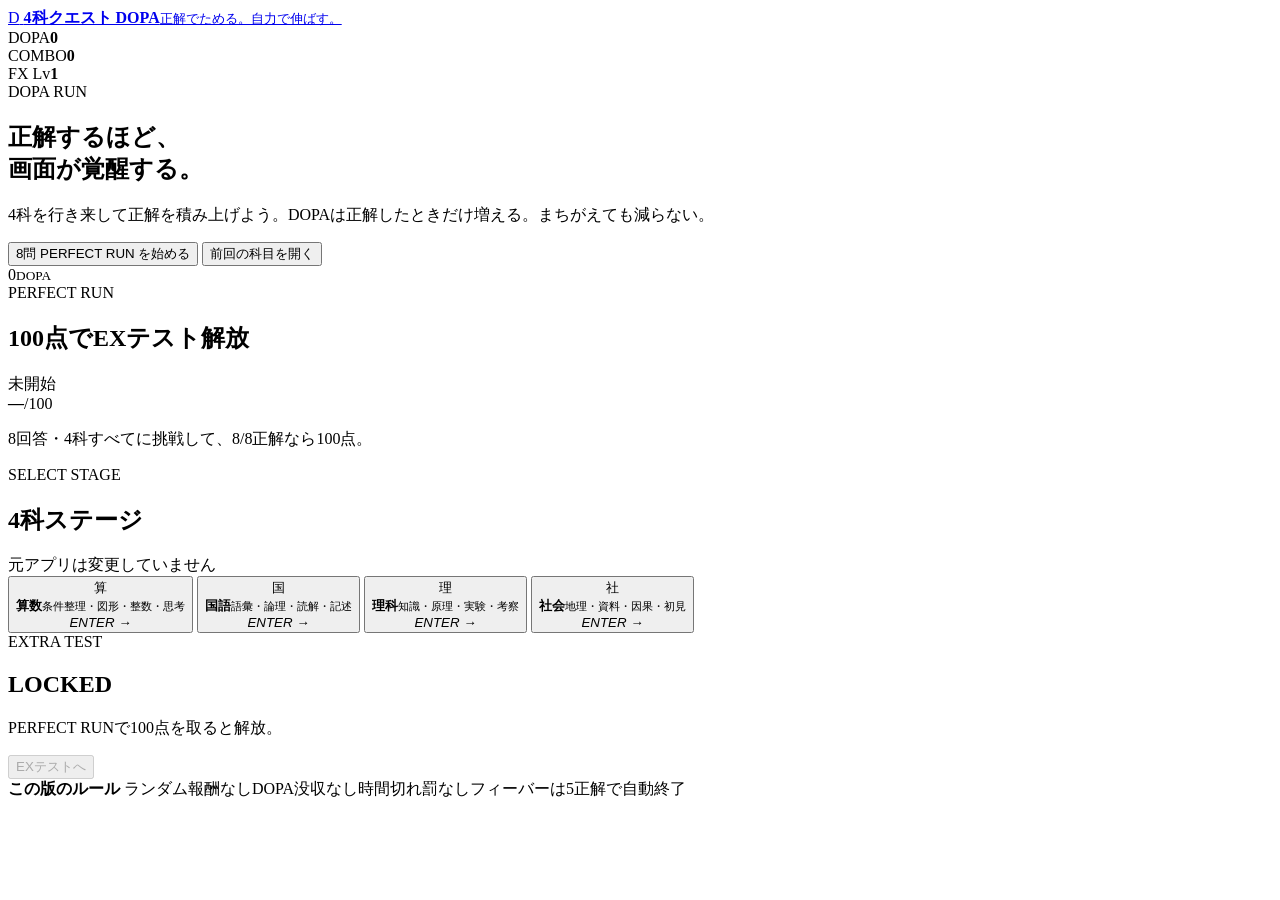
==== dopa/index.html @ 3c9e4b5b "feat: add separate DOPA 4-subject quest shell" ====
<!doctype html>
<html lang="ja">
<head>
  <meta charset="utf-8" />
  <meta name="viewport" content="width=device-width,initial-scale=1,viewport-fit=cover,user-scalable=no" />
  <meta name="theme-color" content="#090b18" />
  <meta name="robots" content="noindex,nofollow,noarchive,nosnippet" />
  <meta name="apple-mobile-web-app-capable" content="yes" />
  <meta name="apple-mobile-web-app-status-bar-style" content="black-translucent" />
  <meta name="apple-mobile-web-app-title" content="4科DOPA" />
  <title>4科クエスト DOPA版</title>
  <link rel="manifest" href="./manifest.webmanifest" />
  <link rel="icon" href="./icon.svg" type="image/svg+xml" />
  <link rel="stylesheet" href="./styles.css" />
</head>
<body>
  <div id="fxLayer" class="fx-layer" aria-hidden="true"></div>
  <header class="topbar">
    <a class="brand" href="./" aria-label="DOPAホームへ">
      <span class="brand-orb">D</span>
      <span><strong>4科クエスト DOPA</strong><small>正解でためる。自力で伸ばす。</small></span>
    </a>
    <div class="top-stats">
      <div><span>DOPA</span><strong id="dopaTotal">0</strong></div>
      <div><span>COMBO</span><strong id="comboCount">0</strong></div>
      <div><span>FX Lv</span><strong id="fxLevel">1</strong></div>
    </div>
  </header>

  <main class="shell">
    <section id="homePanel" class="home-panel">
      <div class="hero">
        <div class="hero-copy">
          <div class="eyebrow">DOPA RUN</div>
          <h1>正解するほど、<br><span>画面が覚醒する。</span></h1>
          <p>4科を行き来して正解を積み上げよう。DOPAは正解したときだけ増える。まちがえても減らない。</p>
          <div class="hero-actions">
            <button id="startRunBtn" class="cta">8問 PERFECT RUN を始める</button>
            <button id="openLastBtn" class="ghost">前回の科目を開く</button>
          </div>
        </div>
        <div class="reactor">
          <div class="reactor-ring r1"></div><div class="reactor-ring r2"></div><div class="reactor-ring r3"></div>
          <div class="reactor-core"><span id="reactorValue">0</span><small>DOPA</small></div>
        </div>
      </div>

      <section class="run-card">
        <div class="run-head">
          <div><span class="eyebrow">PERFECT RUN</span><h2>100点でEXテスト解放</h2></div>
          <span id="runStatus" class="run-status">未開始</span>
        </div>
        <div class="score-row"><strong id="runScore">—</strong><span>/100</span></div>
        <div class="meter"><span id="runMeter"></span></div>
        <div id="subjectTicks" class="subject-ticks"></div>
        <p id="runNote" class="run-note">8回答・4科すべてに挑戦して、8/8正解なら100点。</p>
      </section>

      <section class="subject-section">
        <div class="section-head"><div><span class="eyebrow">SELECT STAGE</span><h2>4科ステージ</h2></div><span class="mini-note">元アプリは変更していません</span></div>
        <div class="subject-grid">
          <button class="subject-card math" data-subject="math"><span class="subject-glyph">算</span><div><b>算数</b><small>条件整理・図形・整数・思考</small></div><em>ENTER →</em></button>
          <button class="subject-card japanese" data-subject="japanese"><span class="subject-glyph">国</span><div><b>国語</b><small>語彙・論理・読解・記述</small></div><em>ENTER →</em></button>
          <button class="subject-card science" data-subject="science"><span class="subject-glyph">理</span><div><b>理科</b><small>知識・原理・実験・考察</small></div><em>ENTER →</em></button>
          <button class="subject-card social" data-subject="social"><span class="subject-glyph">社</span><div><b>社会</b><small>地理・資料・因果・初見</small></div><em>ENTER →</em></button>
        </div>
      </section>

      <section id="extraCard" class="extra-card locked">
        <div><span class="eyebrow">EXTRA TEST</span><h2 id="extraTitle">LOCKED</h2><p id="extraNote">PERFECT RUNで100点を取ると解放。</p></div>
        <button id="extraBtn" disabled>EXテストへ</button>
      </section>

      <section class="safety-strip">
        <b>この版のルール</b>
        <span>ランダム報酬なし</span><span>DOPA没収なし</span><span>時間切れ罰なし</span><span>フィーバーは5正解で自動終了</span>
      </section>
    </section>

    <section id="stagePanel" class="stage-panel" hidden>
      <div class="stage-toolbar">
        <button id="backHomeBtn" class="ghost">← DOPAホーム</button>
        <div id="stageSubject" class="stage-subject">算数</div>
        <div class="stage-live"><span>+DOPA</span><strong id="liveGain">0</strong></div>
      </div>
      <iframe id="subjectFrame" title="4科学習ステージ" allow="fullscreen"></iframe>
    </section>

    <section id="extraPanel" class="extra-panel" hidden>
      <div class="extra-top"><button id="extraBackBtn" class="ghost">← ホーム</button><div><span class="eyebrow">EXTRA TEST</span><h2>8問・4科MIX</h2></div><div class="extra-score"><span id="extraNow">0</span>/8</div></div>
      <div class="ex-progress"><span id="exProgress"></span></div>
      <article id="extraQuestion" class="extra-question"></article>
    </section>
  </main>

  <div id="rewardPop" class="reward-pop" role="status" aria-live="polite"></div>
  <script src="./app.js"></script>
</body>
</html>
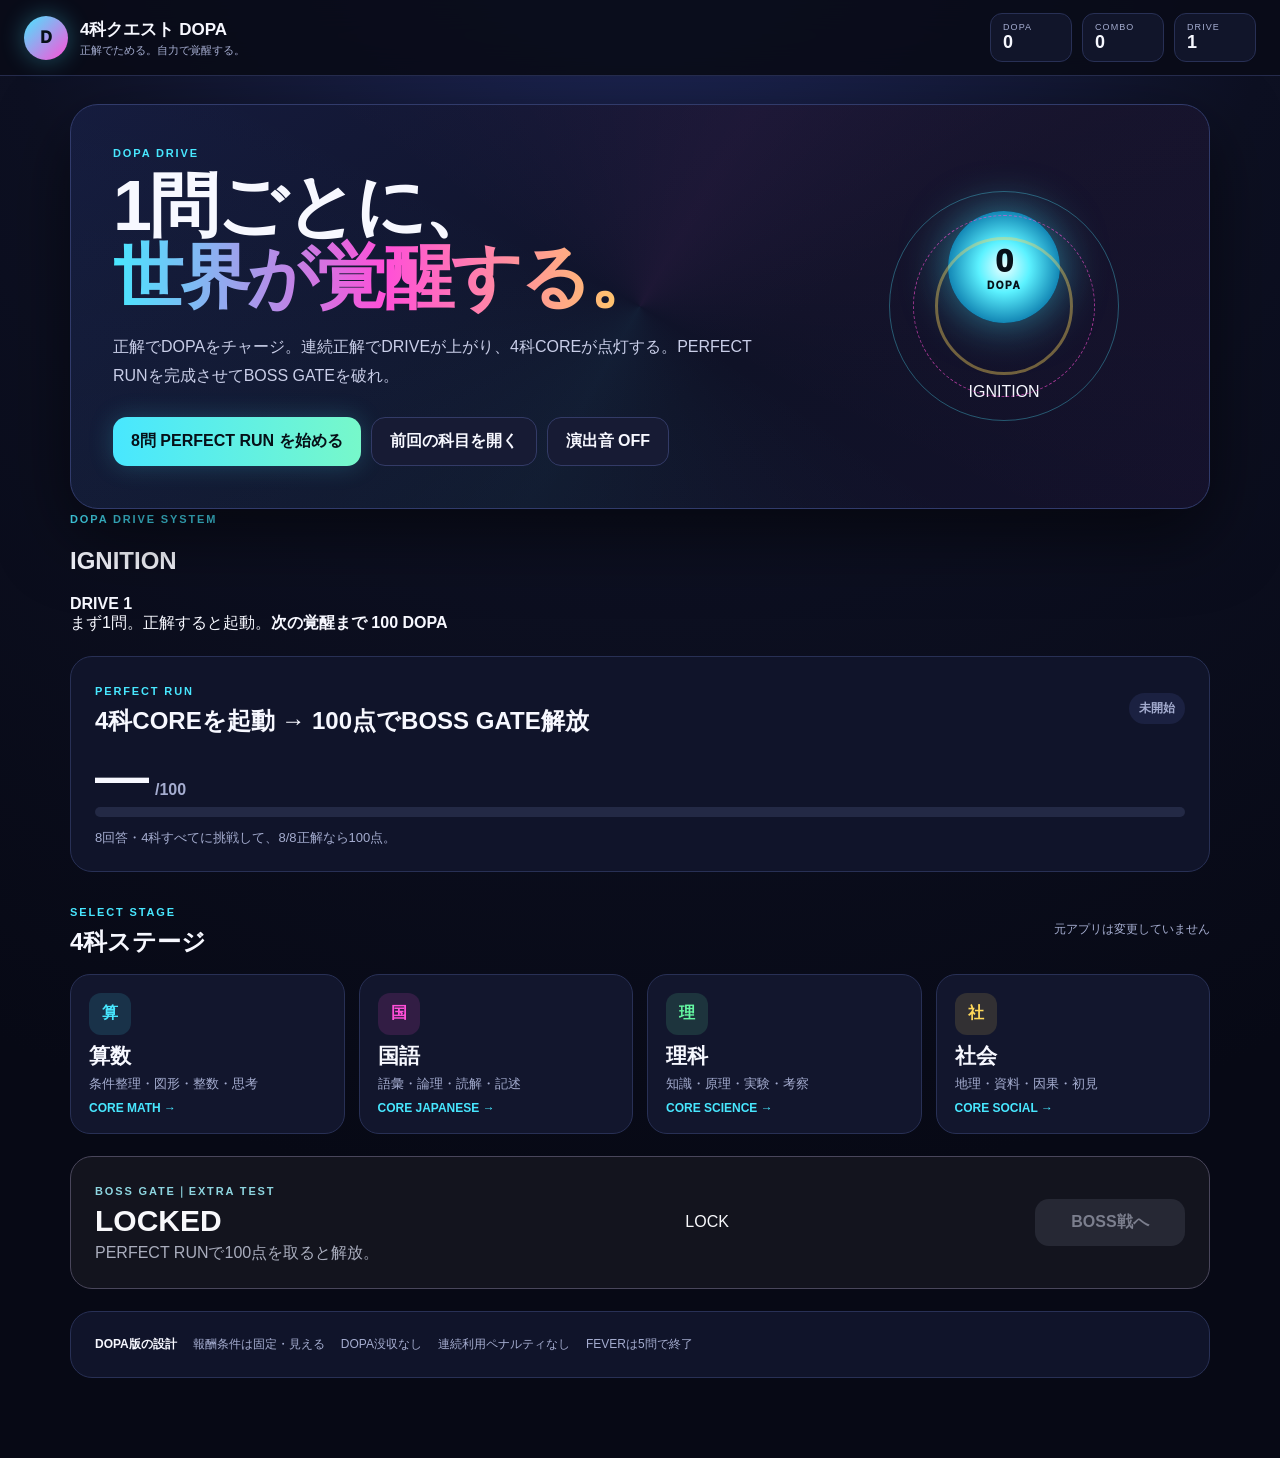
==== commit 459b83ff: "feat: intensify DOPA immersion with drive, cores and boss progression" ====
--- a/dopa/index.html
+++ b/dopa/index.html
@@ -18,12 +18,12 @@
   <header class="topbar">
     <a class="brand" href="./" aria-label="DOPAホームへ">
       <span class="brand-orb">D</span>
-      <span><strong>4科クエスト DOPA</strong><small>正解でためる。自力で伸ばす。</small></span>
+      <span><strong>4科クエスト DOPA</strong><small>正解でためる。自力で覚醒する。</small></span>
     </a>
     <div class="top-stats">
       <div><span>DOPA</span><strong id="dopaTotal">0</strong></div>
       <div><span>COMBO</span><strong id="comboCount">0</strong></div>
-      <div><span>FX Lv</span><strong id="fxLevel">1</strong></div>
+      <div><span>DRIVE</span><strong id="fxLevel">1</strong></div>
     </div>
   </header>
 
@@ -31,69 +31,84 @@
     <section id="homePanel" class="home-panel">
       <div class="hero">
         <div class="hero-copy">
-          <div class="eyebrow">DOPA RUN</div>
-          <h1>正解するほど、<br><span>画面が覚醒する。</span></h1>
-          <p>4科を行き来して正解を積み上げよう。DOPAは正解したときだけ増える。まちがえても減らない。</p>
+          <div class="eyebrow">DOPA DRIVE</div>
+          <h1>1問ごとに、<br><span>世界が覚醒する。</span></h1>
+          <p>正解でDOPAをチャージ。連続正解でDRIVEが上がり、4科COREが点灯する。PERFECT RUNを完成させてBOSS GATEを破れ。</p>
           <div class="hero-actions">
             <button id="startRunBtn" class="cta">8問 PERFECT RUN を始める</button>
             <button id="openLastBtn" class="ghost">前回の科目を開く</button>
+            <button id="soundBtn" class="ghost" aria-pressed="false">演出音 OFF</button>
           </div>
         </div>
         <div class="reactor">
           <div class="reactor-ring r1"></div><div class="reactor-ring r2"></div><div class="reactor-ring r3"></div>
           <div class="reactor-core"><span id="reactorValue">0</span><small>DOPA</small></div>
+          <div id="comboTitle" class="combo-title">IGNITION</div>
         </div>
       </div>
 
+      <section class="drive-card">
+        <div class="drive-head">
+          <div><span class="eyebrow">DOPA DRIVE SYSTEM</span><h2 id="driveName">IGNITION</h2></div>
+          <strong id="driveBadge">DRIVE 1</strong>
+        </div>
+        <div class="drive-copy"><span id="driveMessage">まず1問。正解すると起動。</span><b id="nextUnlock">次の覚醒まで 100 DOPA</b></div>
+        <div class="drive-meter"><span id="driveMeter"></span></div>
+        <div id="driveMilestones" class="drive-milestones"></div>
+      </section>
+
       <section class="run-card">
         <div class="run-head">
-          <div><span class="eyebrow">PERFECT RUN</span><h2>100点でEXテスト解放</h2></div>
+          <div><span class="eyebrow">PERFECT RUN</span><h2>4科COREを起動 → 100点でBOSS GATE解放</h2></div>
           <span id="runStatus" class="run-status">未開始</span>
         </div>
         <div class="score-row"><strong id="runScore">—</strong><span>/100</span></div>
         <div class="meter"><span id="runMeter"></span></div>
-        <div id="subjectTicks" class="subject-ticks"></div>
+        <div id="coreGrid" class="core-grid"></div>
         <p id="runNote" class="run-note">8回答・4科すべてに挑戦して、8/8正解なら100点。</p>
       </section>
 
       <section class="subject-section">
         <div class="section-head"><div><span class="eyebrow">SELECT STAGE</span><h2>4科ステージ</h2></div><span class="mini-note">元アプリは変更していません</span></div>
         <div class="subject-grid">
-          <button class="subject-card math" data-subject="math"><span class="subject-glyph">算</span><div><b>算数</b><small>条件整理・図形・整数・思考</small></div><em>ENTER →</em></button>
-          <button class="subject-card japanese" data-subject="japanese"><span class="subject-glyph">国</span><div><b>国語</b><small>語彙・論理・読解・記述</small></div><em>ENTER →</em></button>
-          <button class="subject-card science" data-subject="science"><span class="subject-glyph">理</span><div><b>理科</b><small>知識・原理・実験・考察</small></div><em>ENTER →</em></button>
-          <button class="subject-card social" data-subject="social"><span class="subject-glyph">社</span><div><b>社会</b><small>地理・資料・因果・初見</small></div><em>ENTER →</em></button>
+          <button class="subject-card math" data-subject="math"><span class="subject-glyph">算</span><div><b>算数</b><small>条件整理・図形・整数・思考</small></div><em>CORE MATH →</em></button>
+          <button class="subject-card japanese" data-subject="japanese"><span class="subject-glyph">国</span><div><b>国語</b><small>語彙・論理・読解・記述</small></div><em>CORE JAPANESE →</em></button>
+          <button class="subject-card science" data-subject="science"><span class="subject-glyph">理</span><div><b>理科</b><small>知識・原理・実験・考察</small></div><em>CORE SCIENCE →</em></button>
+          <button class="subject-card social" data-subject="social"><span class="subject-glyph">社</span><div><b>社会</b><small>地理・資料・因果・初見</small></div><em>CORE SOCIAL →</em></button>
         </div>
       </section>
 
       <section id="extraCard" class="extra-card locked">
-        <div><span class="eyebrow">EXTRA TEST</span><h2 id="extraTitle">LOCKED</h2><p id="extraNote">PERFECT RUNで100点を取ると解放。</p></div>
-        <button id="extraBtn" disabled>EXテストへ</button>
+        <div><span class="eyebrow">BOSS GATE｜EXTRA TEST</span><h2 id="extraTitle">LOCKED</h2><p id="extraNote">PERFECT RUNで100点を取ると解放。</p></div>
+        <div class="boss-orb"><span id="bossOrbText">LOCK</span></div>
+        <button id="extraBtn" disabled>BOSS戦へ</button>
       </section>
 
       <section class="safety-strip">
-        <b>この版のルール</b>
-        <span>ランダム報酬なし</span><span>DOPA没収なし</span><span>時間切れ罰なし</span><span>フィーバーは5正解で自動終了</span>
+        <b>DOPA版の設計</b>
+        <span>報酬条件は固定・見える</span><span>DOPA没収なし</span><span>連続利用ペナルティなし</span><span>FEVERは5問で終了</span>
       </section>
     </section>
 
     <section id="stagePanel" class="stage-panel" hidden>
       <div class="stage-toolbar">
         <button id="backHomeBtn" class="ghost">← DOPAホーム</button>
-        <div id="stageSubject" class="stage-subject">算数</div>
+        <div><div id="stageSubject" class="stage-subject">算数</div><div id="stageComboWord" class="stage-combo-word">IGNITION</div></div>
         <div class="stage-live"><span>+DOPA</span><strong id="liveGain">0</strong></div>
       </div>
       <iframe id="subjectFrame" title="4科学習ステージ" allow="fullscreen"></iframe>
     </section>
 
     <section id="extraPanel" class="extra-panel" hidden>
-      <div class="extra-top"><button id="extraBackBtn" class="ghost">← ホーム</button><div><span class="eyebrow">EXTRA TEST</span><h2>8問・4科MIX</h2></div><div class="extra-score"><span id="extraNow">0</span>/8</div></div>
+      <div class="extra-top"><button id="extraBackBtn" class="ghost">← ホーム</button><div><span class="eyebrow">BOSS BATTLE｜EXTRA TEST</span><h2>8問・4科MIX</h2></div><div class="extra-score"><span id="extraNow">0</span>/8</div></div>
+      <div class="boss-hp"><span id="bossHp"></span></div>
       <div class="ex-progress"><span id="exProgress"></span></div>
       <article id="extraQuestion" class="extra-question"></article>
     </section>
   </main>
 
   <div id="rewardPop" class="reward-pop" role="status" aria-live="polite"></div>
+  <div id="rankPop" class="rank-pop" aria-hidden="true"></div>
   <script src="./app.js"></script>
 </body>
 </html>
--- a/dopa/styles.css
+++ b/dopa/styles.css
@@ -0,0 +1,5 @@
+:root{--bg:#090b18;--panel:#11152a;--line:#283055;--text:#f7f8ff;--muted:#a5add0;--cyan:#48e7ff;--pink:#ff4fd8;--gold:#ffd85a;--green:#64f7a2;--red:#ff708d;--violet:#8d72ff}
+*{box-sizing:border-box}html,body{margin:0;min-height:100%;background:radial-gradient(circle at 50% -10%,#202a60 0,#0d1022 38%,#070915 78%);color:var(--text);font-family:-apple-system,BlinkMacSystemFont,"Hiragino Sans","Yu Gothic",sans-serif}button,a{font:inherit}button{cursor:pointer}.topbar{height:76px;display:flex;align-items:center;justify-content:space-between;padding:0 24px;border-bottom:1px solid #252b4c;background:#090b18e8;backdrop-filter:blur(16px);position:sticky;top:0;z-index:20}.brand{display:flex;gap:12px;align-items:center;color:inherit;text-decoration:none}.brand-orb{width:44px;height:44px;border-radius:50%;display:grid;place-items:center;font-weight:1000;color:#071018;background:linear-gradient(135deg,var(--cyan),var(--pink));box-shadow:0 0 24px #48e7ff55}.brand strong{display:block;font-size:17px}.brand small{display:block;color:var(--muted);font-size:11px;margin-top:2px}.top-stats{display:flex;gap:10px}.top-stats>div{min-width:82px;padding:8px 12px;border:1px solid var(--line);border-radius:12px;background:#11152a}.top-stats span{display:block;font-size:9px;letter-spacing:.12em;color:var(--muted)}.top-stats strong{font-size:18px}.shell{max-width:1180px;margin:0 auto;padding:28px 20px 80px}.hero{display:grid;grid-template-columns:1.5fr .7fr;gap:30px;align-items:center;min-height:360px;padding:42px;border:1px solid #313b6b;border-radius:28px;background:linear-gradient(145deg,#151b3d,#0f1227 60%,#13112a);box-shadow:0 26px 70px #0008;overflow:hidden;position:relative}.hero:before{content:"";position:absolute;inset:-40%;background:conic-gradient(from 120deg,transparent,#48e7ff0d,transparent,#ff4fd80e,transparent);animation:spin 22s linear infinite}.hero>*{position:relative;z-index:1}.eyebrow{font-size:11px;font-weight:900;letter-spacing:.17em;color:var(--cyan)}.hero h1{font-size:clamp(38px,6vw,70px);line-height:1.02;margin:12px 0 18px;letter-spacing:-.04em}.hero h1 span{background:linear-gradient(90deg,var(--cyan),var(--pink),var(--gold));-webkit-background-clip:text;color:transparent}.hero p{font-size:16px;line-height:1.85;color:#c9cee8;max-width:650px}.hero-actions{display:flex;gap:10px;flex-wrap:wrap;margin-top:26px}.cta,.ghost,#extraBtn{border:0;border-radius:14px;padding:13px 18px;font-weight:900}.cta{color:#061018;background:linear-gradient(90deg,var(--cyan),#77f8ca);box-shadow:0 0 24px #48e7ff35}.ghost{color:var(--text);background:#171b34;border:1px solid #333b67}.reactor{height:250px;position:relative;display:grid;place-items:center}.reactor-ring{position:absolute;border-radius:50%;border:1px solid #4ee8ff55}.r1{width:230px;height:230px;animation:spin 15s linear infinite}.r2{width:182px;height:182px;border-style:dashed;border-color:#ff4fd899;animation:spin 9s linear infinite reverse}.r3{width:138px;height:138px;border-width:3px;border-color:#ffd85a66;animation:pulse 2.4s ease-in-out infinite}.reactor-core{width:112px;height:112px;border-radius:50%;display:grid;place-items:center;align-content:center;background:radial-gradient(circle,#eefeff,#5cf2ff 32%,#1488b6 70%,#0b203e);color:#071018;box-shadow:0 0 45px #48e7ff88}.reactor-core span{font-size:32px;font-weight:1000}.reactor-core small{font-size:10px;font-weight:1000;letter-spacing:.15em}.run-card,.extra-card,.safety-strip{margin-top:22px;border:1px solid var(--line);border-radius:22px;background:#10142a;padding:24px}.run-head,.section-head,.extra-top{display:flex;align-items:center;justify-content:space-between;gap:16px}.run-head h2,.section-head h2,.extra-top h2{margin:6px 0 0}.run-status{padding:7px 10px;border-radius:999px;background:#1b2141;color:var(--muted);font-size:12px;font-weight:800}.score-row{display:flex;align-items:baseline;gap:6px;margin-top:8px}.score-row strong{font-size:54px}.score-row span{color:var(--muted);font-weight:800}.meter,.ex-progress{height:10px;background:#232945;border-radius:999px;overflow:hidden}.meter span,.ex-progress span{display:block;height:100%;width:0;background:linear-gradient(90deg,var(--cyan),var(--pink),var(--gold));transition:width .35s ease}.subject-ticks{display:flex;gap:8px;flex-wrap:wrap;margin-top:16px}.tick{padding:8px 11px;border-radius:10px;background:#191e39;color:var(--muted);font-size:12px;font-weight:800}.tick.on{color:#071018;background:var(--green)}.run-note{margin:12px 0 0;color:var(--muted);font-size:13px}.subject-section{margin-top:30px}.mini-note{color:var(--muted);font-size:12px}.subject-grid{display:grid;grid-template-columns:repeat(4,1fr);gap:14px;margin-top:16px}.subject-card{min-height:160px;padding:18px;text-align:left;color:var(--text);border:1px solid var(--line);border-radius:20px;background:#12162d;display:flex;flex-direction:column;justify-content:space-between;transition:transform .18s,border .18s,box-shadow .18s}.subject-card:hover{transform:translateY(-3px);border-color:#5d6ab5;box-shadow:0 14px 32px #0007}.subject-glyph{width:42px;height:42px;border-radius:12px;display:grid;place-items:center;font-weight:1000;background:#212847}.subject-card b{font-size:21px;display:block}.subject-card small{display:block;color:var(--muted);margin-top:4px;line-height:1.5}.subject-card em{font-style:normal;color:var(--cyan);font-weight:900;font-size:12px}.math .subject-glyph{background:#48e7ff22;color:var(--cyan)}.japanese .subject-glyph{background:#ff4fd822;color:var(--pink)}.science .subject-glyph{background:#64f7a222;color:var(--green)}.social .subject-glyph{background:#ffd85a22;color:var(--gold)}.extra-card{display:flex;align-items:center;justify-content:space-between;gap:20px;border-color:#4b4372}.extra-card.locked{filter:saturate(.45)}.extra-card h2{font-size:30px;margin:5px 0}.extra-card p{margin:0;color:var(--muted)}#extraBtn{min-width:150px;background:linear-gradient(90deg,var(--pink),var(--violet));color:white}#extraBtn:disabled{background:#232842;color:#777f9f;cursor:not-allowed}.safety-strip{display:flex;gap:16px;flex-wrap:wrap;color:var(--muted);font-size:12px}.safety-strip b{color:var(--text)}.stage-panel{height:calc(100vh - 125px)}.stage-toolbar{height:58px;display:grid;grid-template-columns:1fr auto 1fr;align-items:center;gap:12px}.stage-subject{font-weight:1000}.stage-live{justify-self:end;display:flex;align-items:baseline;gap:6px;padding:8px 12px;border-radius:12px;background:#151a34}.stage-live span{font-size:10px;color:var(--muted)}.stage-live strong{font-size:20px;color:var(--gold)}#subjectFrame{width:100%;height:calc(100% - 58px);border:1px solid var(--line);border-radius:18px;background:white}.extra-panel{max-width:900px;margin:0 auto}.extra-score{font-weight:1000;font-size:22px}.extra-question{margin-top:24px;border:1px solid var(--line);border-radius:24px;background:#11152a;padding:30px}.extra-question h3{font-size:28px;line-height:1.45}.ex-subject{display:inline-block;padding:6px 9px;border-radius:9px;background:#202747;color:var(--cyan);font-weight:900;font-size:11px}.ex-options{display:grid;gap:10px;margin-top:22px}.ex-options button{padding:16px;text-align:left;border-radius:14px;border:1px solid #323a66;background:#171c36;color:var(--text);font-weight:800}.ex-options button:hover{border-color:var(--cyan)}.ex-feedback{margin-top:18px;padding:15px;border-radius:14px;background:#191e39}.reward-pop{position:fixed;left:50%;top:18%;transform:translate(-50%,-10px) scale(.8);z-index:80;opacity:0;pointer-events:none;font-size:30px;font-weight:1000;color:var(--gold);text-shadow:0 0 22px #ffd85a99;transition:.2s}.reward-pop.show{opacity:1;transform:translate(-50%,0) scale(1.05)}.fx-layer{position:fixed;inset:0;pointer-events:none;z-index:70;overflow:hidden}.particle{position:absolute;width:8px;height:8px;border-radius:50%;background:var(--cyan);animation:burst .8s ease-out forwards}.fx3 .topbar{box-shadow:0 0 24px #48e7ff22}.fx4 .reactor-core{box-shadow:0 0 70px #48e7ffaa}.fx5 .hero{border-color:#6d59ac}.fx6 .reactor{filter:saturate(1.35)}.fx7 .shell{filter:saturate(1.08)}.fx8 .topbar{border-bottom-color:#ffd85a88}.fever .topbar{background:linear-gradient(90deg,#111735ee,#291030ee,#231d0fee);animation:feverGlow 1.3s ease-in-out infinite alternate}.fever .reactor-core{animation:feverCore .7s ease-in-out infinite alternate}.fever-badge{color:var(--gold)!important}.fx-layer.flash:before{content:"";position:absolute;inset:0;background:#fff;animation:flash .35s ease-out forwards}
+@keyframes spin{to{transform:rotate(360deg)}}@keyframes pulse{50%{transform:scale(1.08);opacity:.55}}@keyframes burst{to{transform:translate(var(--dx),var(--dy)) scale(.2);opacity:0}}@keyframes flash{from{opacity:.45}to{opacity:0}}@keyframes feverGlow{to{box-shadow:0 0 38px #ff4fd844}}@keyframes feverCore{to{transform:scale(1.08);box-shadow:0 0 90px #ffd85acc}}
+@media(max-width:800px){.topbar{height:auto;min-height:70px;padding:10px 12px}.brand small{display:none}.top-stats{gap:5px}.top-stats>div{min-width:60px;padding:7px}.top-stats span{font-size:7px}.top-stats strong{font-size:15px}.shell{padding:14px 12px 70px}.hero{grid-template-columns:1fr;padding:24px}.reactor{height:210px}.subject-grid{grid-template-columns:repeat(2,1fr)}.extra-card{align-items:flex-start;flex-direction:column}.stage-panel{height:calc(100vh - 100px)}.stage-toolbar{grid-template-columns:auto 1fr auto}.stage-subject{font-size:13px}.stage-live{padding:6px 8px}.safety-strip span{width:46%}}
+@media(prefers-reduced-motion:reduce){*,*:before,*:after{animation:none!important;transition:none!important}}
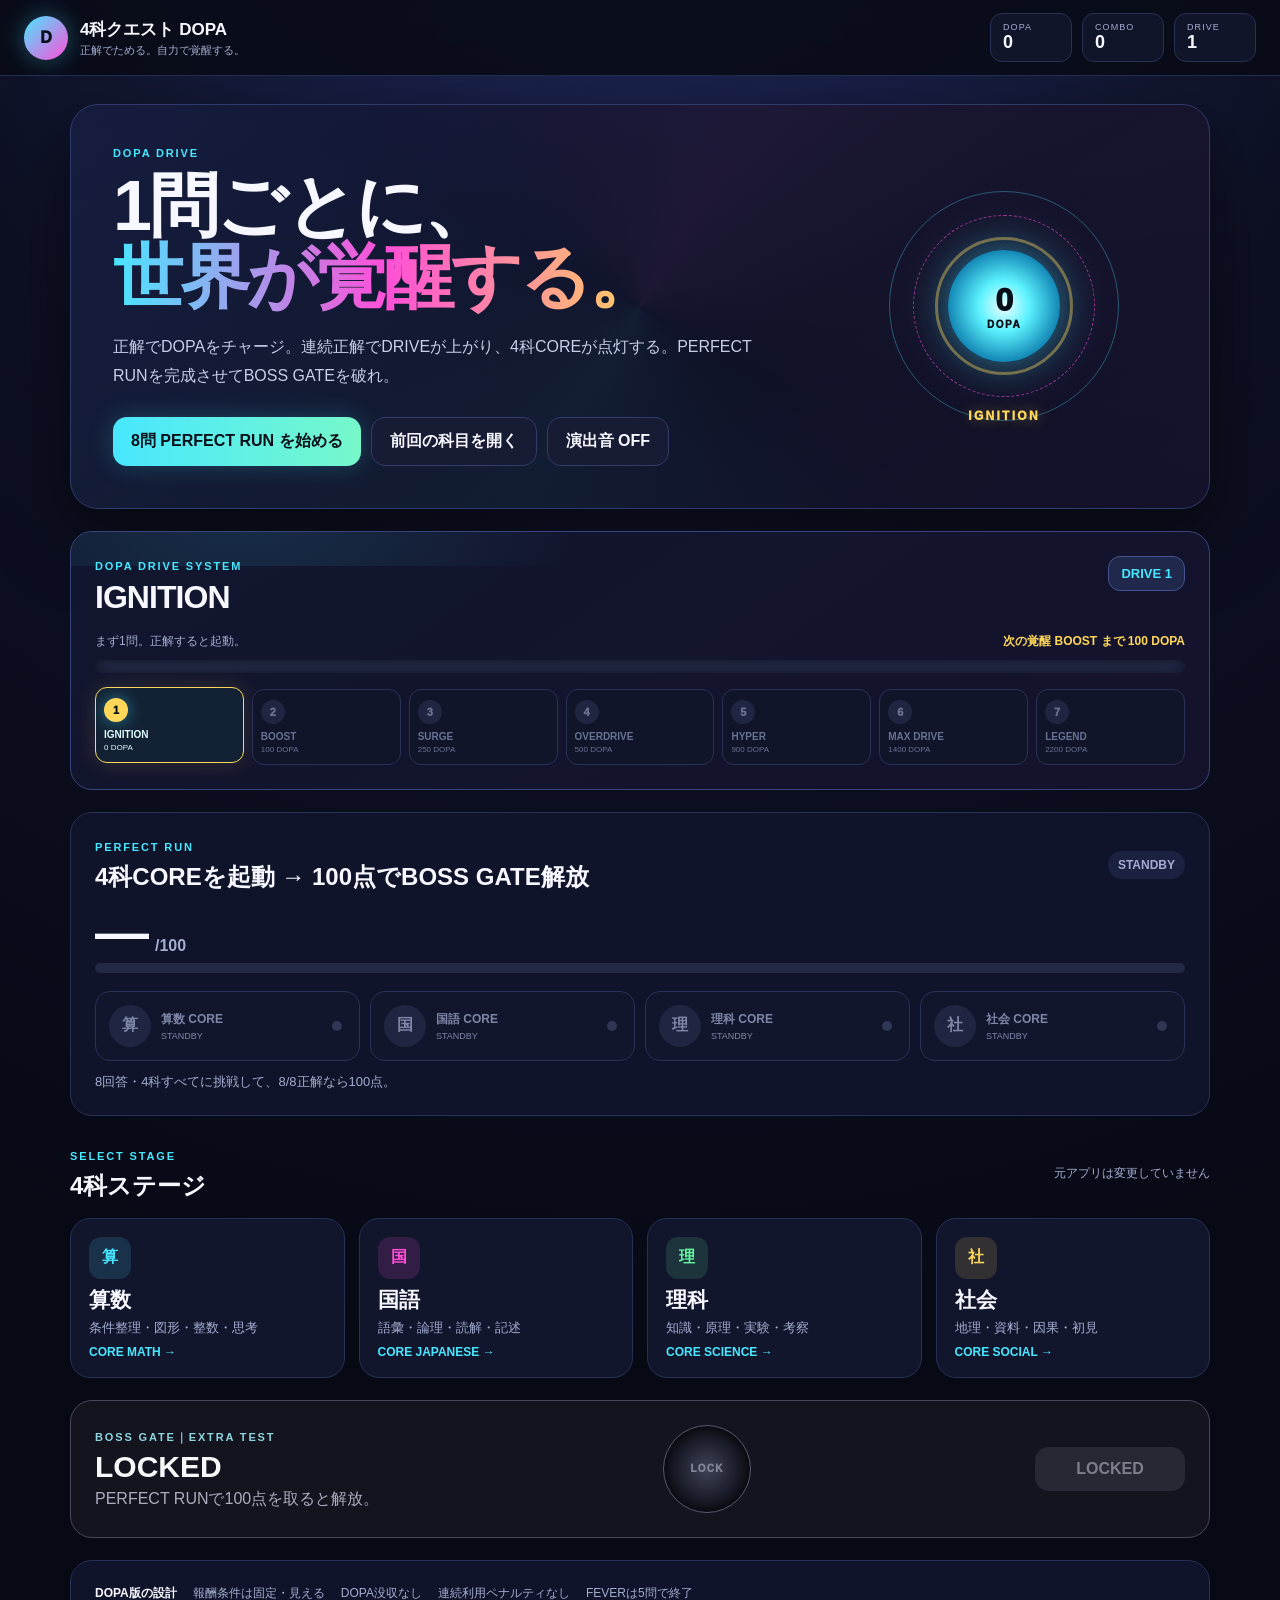
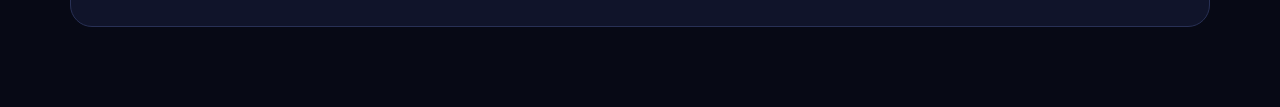
==== commit 0d114cb4: "feat: load DOPA intensity visual layer" ====
--- a/dopa/index.html
+++ b/dopa/index.html
@@ -12,6 +12,7 @@
   <link rel="manifest" href="./manifest.webmanifest" />
   <link rel="icon" href="./icon.svg" type="image/svg+xml" />
   <link rel="stylesheet" href="./styles.css" />
+  <link rel="stylesheet" href="./intensity.css" />
 </head>
 <body>
   <div id="fxLayer" class="fx-layer" aria-hidden="true"></div>
--- a/dopa/intensity.css
+++ b/dopa/intensity.css
@@ -0,0 +1,8 @@
+.drive-card{margin-top:22px;border:1px solid #39457a;border-radius:22px;background:linear-gradient(145deg,#11162f,#15122c);padding:24px;position:relative;overflow:hidden}.drive-card:before{content:"";position:absolute;inset:-80% 40% auto -30%;height:240px;background:radial-gradient(circle,#48e7ff22,transparent 65%);pointer-events:none}.drive-head{display:flex;justify-content:space-between;align-items:flex-start;gap:16px;position:relative}.drive-head h2{font-size:32px;margin:5px 0 0;letter-spacing:-.03em}.drive-head>strong{padding:9px 12px;border-radius:12px;background:#20284c;border:1px solid #46528d;color:var(--cyan);font-size:13px}.drive-copy{display:flex;justify-content:space-between;gap:16px;margin:17px 0 10px;color:var(--muted);font-size:12px}.drive-copy b{color:var(--gold)}.drive-meter{height:13px;border-radius:999px;background:#232a4a;overflow:hidden;box-shadow:inset 0 0 12px #0008}.drive-meter>span{display:block;height:100%;width:0;border-radius:inherit;background:linear-gradient(90deg,#2bdcff,#9d65ff,#ff4fd8,#ffd85a);box-shadow:0 0 22px #48e7ff88;transition:width .45s cubic-bezier(.2,.9,.25,1)}.drive-milestones{display:grid;grid-template-columns:repeat(7,1fr);gap:8px;margin-top:16px}.drive-node{position:relative;padding:10px 8px;border:1px solid #2b3155;border-radius:12px;background:#11152a;color:#697292;min-width:0}.drive-node span{display:grid;place-items:center;width:24px;height:24px;border-radius:50%;background:#202642;font-size:11px;font-weight:1000;margin-bottom:7px}.drive-node b{display:block;font-size:10px;white-space:nowrap;overflow:hidden;text-overflow:ellipsis}.drive-node small{display:block;font-size:8px;margin-top:3px}.drive-node.on{color:#dffcff;border-color:#365f77;background:#122234}.drive-node.on span{color:#061018;background:var(--cyan);box-shadow:0 0 16px #48e7ff77}.drive-node.current{transform:translateY(-2px);border-color:var(--gold);box-shadow:0 0 22px #ffd85a24}.drive-node.current span{background:var(--gold)}
+.core-grid{display:grid;grid-template-columns:repeat(4,1fr);gap:10px;margin-top:18px}.core-unit{display:grid;grid-template-columns:42px 1fr 14px;gap:10px;align-items:center;padding:13px;border-radius:15px;border:1px solid #2a3156;background:#12162c;color:#7e86a7;transition:.3s}.core-unit>span{width:42px;height:42px;border-radius:50%;display:grid;place-items:center;background:#202641;font-weight:1000}.core-unit b{display:block;font-size:12px}.core-unit small{display:block;font-size:9px;margin-top:3px}.core-unit i{width:10px;height:10px;border-radius:50%;background:#303754;box-shadow:0 0 0 transparent}.core-unit.on{color:#f4feff;border-color:#3e8aa0;background:linear-gradient(135deg,#11263a,#161a37);box-shadow:inset 0 0 20px #48e7ff0d}.core-unit.on>span{color:#061018;background:var(--cyan);box-shadow:0 0 18px #48e7ff88}.core-unit.on i{background:var(--green);box-shadow:0 0 16px var(--green);animation:coreBlink 1.2s ease-in-out infinite alternate}.core-unit.japanese.on>span{background:var(--pink);box-shadow:0 0 18px #ff4fd888}.core-unit.science.on>span{background:var(--green);box-shadow:0 0 18px #64f7a288}.core-unit.social.on>span{background:var(--gold);box-shadow:0 0 18px #ffd85a88}
+.combo-title{position:absolute;bottom:8px;left:50%;transform:translateX(-50%);font-size:12px;letter-spacing:.19em;font-weight:1000;color:var(--gold);text-shadow:0 0 14px #ffd85a66}.stage-combo-word{font-size:9px;letter-spacing:.14em;color:var(--gold);font-weight:1000;margin-top:2px}.boss-orb{width:88px;height:88px;border-radius:50%;display:grid;place-items:center;background:radial-gradient(circle,#3a4168 0,#1b2041 45%,#0d1020 72%);border:1px solid #4e587f;box-shadow:inset 0 0 18px #0008}.boss-orb span{font-size:10px;letter-spacing:.12em;color:#7c86ab;font-weight:1000}.extra-card:not(.locked) .boss-orb{background:radial-gradient(circle,#fff7b7 0,#ff4fd8 18%,#6546ff 48%,#13152c 72%);border-color:#ffce66;box-shadow:0 0 34px #ff4fd877,inset 0 0 28px #fff8}.extra-card:not(.locked) .boss-orb span{color:white;text-shadow:0 0 10px #000}.boss-hp{height:15px;border-radius:999px;background:#26111e;border:1px solid #5a2748;overflow:hidden;margin:14px 0 8px}.boss-hp span{display:block;width:100%;height:100%;background:linear-gradient(90deg,#ff315f,#ff4fd8,#ff8b5a);box-shadow:0 0 18px #ff4fd877;transition:width .35s ease}.boss-status{display:flex;justify-content:space-between;gap:12px;margin-bottom:14px;font-size:11px;font-weight:1000;color:#ff93d5}.boss-status b{color:var(--gold)}.ex-feedback.hit{border:1px solid #3a9a79;background:#112d27}.ex-feedback.guard{border:1px solid #713c57;background:#281620}
+.rank-pop{position:fixed;z-index:90;left:50%;top:38%;transform:translate(-50%,-50%) scale(.55);opacity:0;pointer-events:none;text-align:center;min-width:min(86vw,620px);padding:28px 40px;border-radius:24px;background:linear-gradient(145deg,#111735f4,#261435f4);border:1px solid #7667aa;box-shadow:0 0 80px #7c5fff55,0 24px 80px #000b;transition:.22s}.rank-pop small{display:block;font-size:11px;letter-spacing:.24em;color:var(--cyan);font-weight:1000}.rank-pop strong{display:block;margin-top:8px;font-size:clamp(28px,6vw,62px);letter-spacing:-.04em;background:linear-gradient(90deg,var(--cyan),#fff,var(--pink),var(--gold));-webkit-background-clip:text;color:transparent;text-shadow:0 0 26px #ffffff10}.rank-pop.show{opacity:1;transform:translate(-50%,-50%) scale(1)}
+.fx2 .hero{box-shadow:0 26px 80px #0008,0 0 30px #48e7ff12}.fx3 .brand-orb{box-shadow:0 0 34px #48e7ff88}.fx4 .hero:after,.fx5 .hero:after,.fx6 .hero:after,.fx7 .hero:after,.fx8 .hero:after{content:"";position:absolute;inset:0;border-radius:inherit;pointer-events:none;background:linear-gradient(120deg,transparent 15%,#48e7ff08 42%,#ff4fd80a 62%,transparent 80%);background-size:220% 100%;animation:energySweep 2.8s linear infinite}.fx5 .drive-meter>span{filter:saturate(1.3) brightness(1.1)}.fx6 .reactor-ring.r1{border-width:2px;box-shadow:0 0 24px #48e7ff55}.fx6 .reactor-ring.r2{box-shadow:0 0 25px #ff4fd844}.fx7 .hero h1 span{filter:brightness(1.25)}.fx7 .reactor-core{box-shadow:0 0 95px #48e7ffbb,0 0 135px #ff4fd833}.fx8 .reactor-core{animation:feverCore .55s ease-in-out infinite alternate}.fx8 .hero{border-color:#ffd85aaa;box-shadow:0 28px 90px #0009,0 0 44px #ffd85a22}.fever .extra-question{box-shadow:0 0 34px #ff4fd833;border-color:#7f5288}.fever .boss-hp{animation:bossPulse .7s ease-in-out infinite alternate}.shock .shell{animation:screenShock .32s cubic-bezier(.25,.8,.25,1)}
+@keyframes coreBlink{to{transform:scale(1.22);filter:brightness(1.45)}}@keyframes energySweep{to{background-position:-220% 0}}@keyframes bossPulse{to{box-shadow:0 0 22px #ff315f55}}@keyframes screenShock{0%{transform:translate(0)}20%{transform:translate(-5px,2px)}40%{transform:translate(5px,-2px)}60%{transform:translate(-3px,-1px)}80%{transform:translate(3px,1px)}100%{transform:translate(0)}}
+@media(max-width:800px){.drive-copy{display:block}.drive-copy b{display:block;margin-top:5px}.drive-milestones{grid-template-columns:repeat(4,1fr)}.drive-node:nth-child(n+5){display:none}.core-grid{grid-template-columns:repeat(2,1fr)}.boss-orb{width:66px;height:66px}.rank-pop{padding:22px 18px}.extra-card:not(.locked) .boss-orb{align-self:center}}
+@media(prefers-reduced-motion:reduce){.core-unit.on i,.fx4 .hero:after,.fx5 .hero:after,.fx6 .hero:after,.fx7 .hero:after,.fx8 .hero:after,.fever .boss-hp,.shock .shell{animation:none!important}}
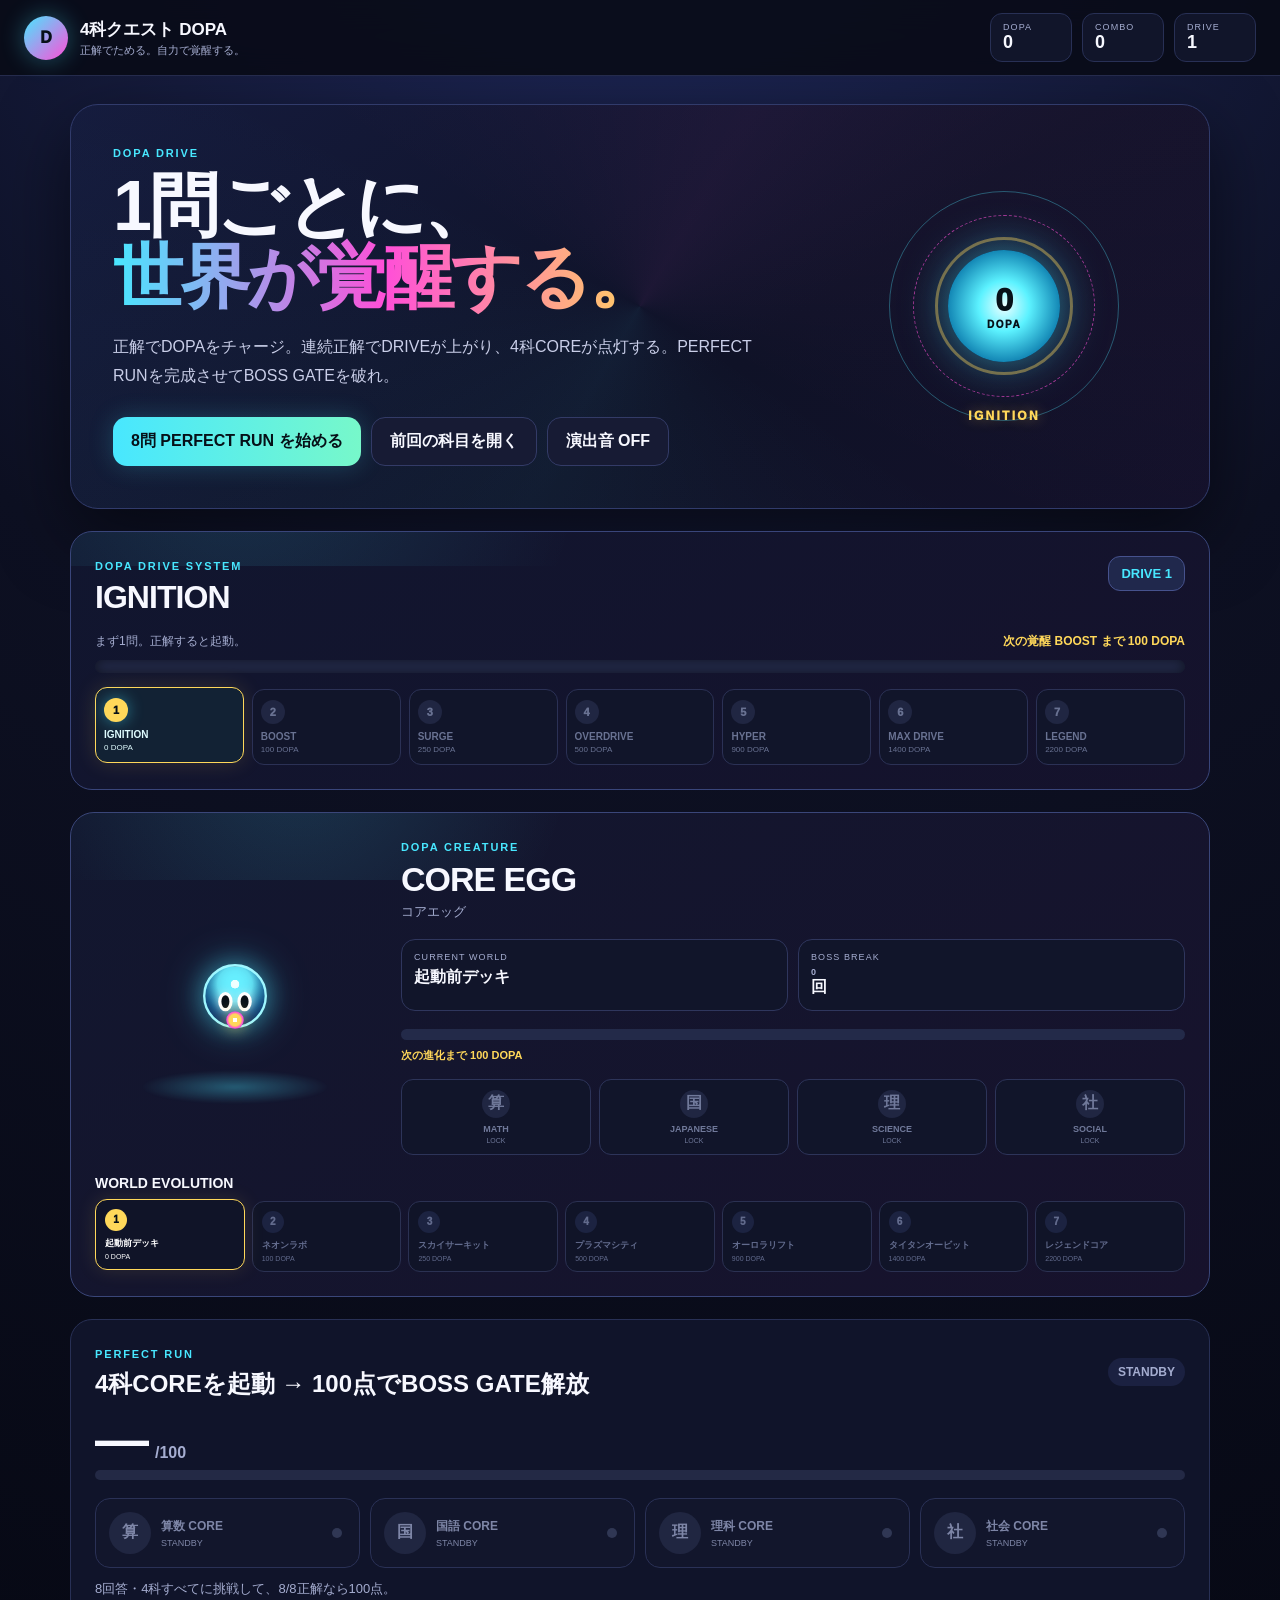
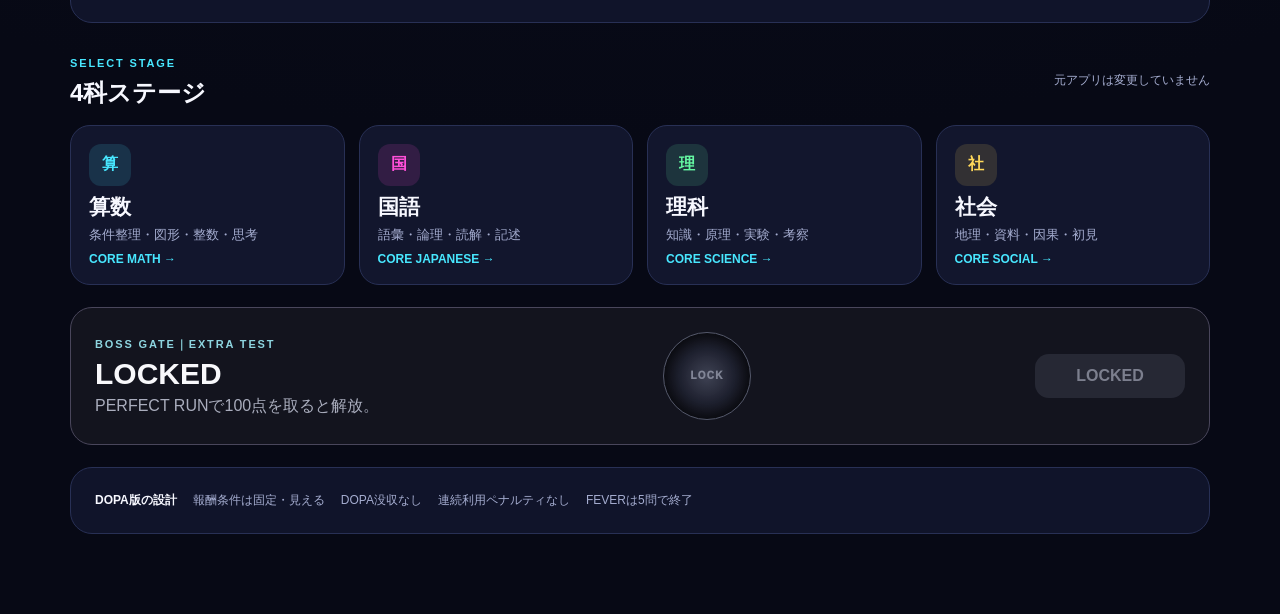
==== commit 34ec8574: "feat: add DOPA creature evolution and world map" ====
--- a/dopa/index.html
+++ b/dopa/index.html
@@ -13,6 +13,7 @@
   <link rel="icon" href="./icon.svg" type="image/svg+xml" />
   <link rel="stylesheet" href="./styles.css" />
   <link rel="stylesheet" href="./intensity.css" />
+  <link rel="stylesheet" href="./evolution.css" />
 </head>
 <body>
   <div id="fxLayer" class="fx-layer" aria-hidden="true"></div>
@@ -56,6 +57,34 @@
         <div class="drive-copy"><span id="driveMessage">まず1問。正解すると起動。</span><b id="nextUnlock">次の覚醒まで 100 DOPA</b></div>
         <div class="drive-meter"><span id="driveMeter"></span></div>
         <div id="driveMilestones" class="drive-milestones"></div>
+      </section>
+
+      <section class="evolution-card">
+        <div class="evolution-grid">
+          <div class="creature-stage">
+            <div class="creature-pedestal"></div>
+            <div id="dopaCreature" class="dopa-creature stage-0" aria-label="コアエッグ">
+              <i class="horn left"></i><i class="horn right"></i><i class="wing left"></i><i class="wing right"></i><i class="tail"></i>
+              <div class="body"></div><i class="eye left"></i><i class="eye right"></i><i class="core"></i>
+            </div>
+          </div>
+          <div class="evo-info">
+            <span class="eyebrow">DOPA CREATURE</span>
+            <h2 id="creatureName">CORE EGG</h2>
+            <div id="creatureStage" class="evo-sub">コアエッグ</div>
+            <div class="evo-stats">
+              <div class="evo-stat"><span>CURRENT WORLD</span><strong id="worldName">起動前デッキ</strong></div>
+              <div class="evo-stat"><span>BOSS BREAK</span><strong><span id="bossClearCount">0</span> 回</strong></div>
+            </div>
+            <div class="evo-progress"><span id="evoMeter"></span></div>
+            <div id="evoNext" class="evo-next">次の進化まで 100 DOPA</div>
+            <div id="evoCoreGrid" class="evo-core-grid"></div>
+          </div>
+        </div>
+        <div class="world-strip">
+          <h3>WORLD EVOLUTION</h3>
+          <div id="worldMap" class="world-map"></div>
+        </div>
       </section>
 
       <section class="run-card">
@@ -110,6 +139,8 @@
 
   <div id="rewardPop" class="reward-pop" role="status" aria-live="polite"></div>
   <div id="rankPop" class="rank-pop" aria-hidden="true"></div>
+  <div id="evolutionPop" class="evolution-pop" aria-hidden="true"></div>
   <script src="./app.js"></script>
+  <script src="./evolution.js"></script>
 </body>
 </html>
--- a/dopa/evolution.css
+++ b/dopa/evolution.css
@@ -0,0 +1,4 @@
+.evolution-card{margin-top:22px;border:1px solid #3a4679;border-radius:24px;background:linear-gradient(145deg,#12172f,#17122c);padding:24px;overflow:hidden;position:relative}.evolution-card:before{content:"";position:absolute;inset:-40% 45% auto -15%;height:260px;background:radial-gradient(circle,#48e7ff25,transparent 65%);pointer-events:none}.evolution-grid{display:grid;grid-template-columns:280px 1fr;gap:26px;align-items:center;position:relative}.creature-stage{min-height:260px;display:grid;place-items:center;position:relative}.creature-pedestal{position:absolute;bottom:22px;width:190px;height:34px;border-radius:50%;background:radial-gradient(ellipse,#48e7ff55,transparent 70%);filter:blur(1px)}.dopa-creature{position:relative;width:150px;height:150px;filter:drop-shadow(0 0 24px #48e7ff55);transition:.5s cubic-bezier(.2,.9,.3,1)}.dopa-creature .body{position:absolute;inset:25px 26px 18px;border-radius:48% 48% 42% 42%;background:radial-gradient(circle at 50% 30%,#efffff 0 8%,#67efff 9% 34%,#1b85b9 62%,#17204c 100%);border:3px solid #9ff7ff;box-shadow:inset 0 -16px 24px #132253aa,0 0 30px #48e7ff66}.dopa-creature .eye{position:absolute;top:66px;width:18px;height:24px;border-radius:50%;background:#071018;border:4px solid white;z-index:4;box-shadow:0 0 12px #fff8}.dopa-creature .eye.left{left:50px}.dopa-creature .eye.right{right:50px}.dopa-creature .core{position:absolute;left:50%;bottom:28px;transform:translateX(-50%);width:30px;height:30px;border-radius:50%;background:radial-gradient(circle,#fff 0 18%,#ffd85a 20% 45%,#ff4fd8 65%,#5f42ff);z-index:5;box-shadow:0 0 18px #ffd85aaa}.dopa-creature .horn,.dopa-creature .wing,.dopa-creature .tail{position:absolute;opacity:0;transition:.4s}.dopa-creature .horn{top:10px;width:22px;height:42px;background:linear-gradient(#fff,#48e7ff);clip-path:polygon(50% 0,100% 100%,0 100%);z-index:1}.dopa-creature .horn.left{left:36px;transform:rotate(-24deg)}.dopa-creature .horn.right{right:36px;transform:rotate(24deg)}.dopa-creature .wing{top:52px;width:60px;height:80px;background:linear-gradient(145deg,#48e7ff99,#8d72ff55);clip-path:polygon(100% 0,75% 52%,100% 100%,0 72%,18% 20%)}.dopa-creature .wing.left{left:-35px;transform:scaleX(-1)}.dopa-creature .wing.right{right:-35px}.dopa-creature .tail{right:-18px;bottom:25px;width:72px;height:28px;border-radius:60% 10% 60% 10%;background:linear-gradient(90deg,#1b85b9,#ff4fd8);transform:rotate(28deg);z-index:-1}.stage-0{transform:scale(.8)}.stage-0 .body{border-radius:50%;inset:35px}.stage-0 .eye{top:70px}.stage-0 .eye.left{left:54px}.stage-0 .eye.right{right:54px}.stage-0 .core{bottom:34px;width:22px;height:22px}.stage-1{transform:scale(.9)}.stage-1 .body{background:radial-gradient(circle at 50% 30%,#fff 0 8%,#7ff6ff 9% 28%,#3672ef 58%,#17204c)}.stage-2 .horn{opacity:1}.stage-2{filter:drop-shadow(0 0 30px #8d72ff88)}.stage-3 .horn,.stage-3 .tail{opacity:1}.stage-3 .body{background:radial-gradient(circle at 50% 30%,#fff 0 7%,#8fffbf 9% 24%,#4473ff 50%,#5a2da6 78%,#19172e)}.stage-4 .horn,.stage-4 .tail,.stage-4 .wing{opacity:1}.stage-4{transform:scale(1.04);filter:drop-shadow(0 0 38px #ff4fd899)}.stage-5 .horn,.stage-5 .tail,.stage-5 .wing{opacity:1}.stage-5{transform:scale(1.1);filter:drop-shadow(0 0 44px #ffd85aaa)}.stage-5 .body{background:radial-gradient(circle at 50% 30%,#fff 0 7%,#ffd85a 8% 18%,#ff4fd8 35%,#6949ff 64%,#10142b)}.stage-6 .horn,.stage-6 .tail,.stage-6 .wing{opacity:1}.stage-6{transform:scale(1.16);filter:drop-shadow(0 0 58px #fff9)}.stage-6 .body{background:conic-gradient(from 45deg,#48e7ff,#8d72ff,#ff4fd8,#ffd85a,#64f7a2,#48e7ff);animation:legendPulse 1.5s ease-in-out infinite alternate}.stage-6 .core{width:40px;height:40px;box-shadow:0 0 30px #fff}.evo-info h2{margin:5px 0 0;font-size:34px;letter-spacing:-.03em}.evo-sub{font-size:13px;color:var(--muted);margin-top:4px}.evo-stats{display:grid;grid-template-columns:1fr 1fr;gap:10px;margin:18px 0}.evo-stat{border:1px solid #2f365d;border-radius:14px;padding:12px;background:#11152a}.evo-stat span{display:block;color:var(--muted);font-size:9px;letter-spacing:.12em}.evo-stat strong{display:block;margin-top:5px;font-size:16px}.evo-progress{height:11px;background:#232a49;border-radius:999px;overflow:hidden}.evo-progress span{display:block;height:100%;width:0;background:linear-gradient(90deg,#48e7ff,#8d72ff,#ff4fd8,#ffd85a);box-shadow:0 0 20px #48e7ff77;transition:width .45s}.evo-next{margin-top:8px;color:var(--gold);font-size:11px;font-weight:900}.evo-core-grid{display:grid;grid-template-columns:repeat(4,1fr);gap:8px;margin-top:16px}.evo-core{padding:10px;border-radius:12px;border:1px solid #2d3459;background:#11152a;color:#70799a;text-align:center}.evo-core span{display:grid;place-items:center;width:28px;height:28px;margin:0 auto 6px;border-radius:50%;background:#202642;font-weight:1000}.evo-core b{display:block;font-size:9px}.evo-core i{display:block;font-style:normal;font-size:7px;margin-top:3px}.evo-core.on{color:white;border-color:#477d95;box-shadow:inset 0 0 16px #48e7ff10}.evo-core.on span{background:var(--cyan);color:#061018;box-shadow:0 0 12px #48e7ff77}.evo-core.japanese.on span{background:var(--pink)}.evo-core.science.on span{background:var(--green)}.evo-core.social.on span{background:var(--gold)}.world-strip{margin-top:20px;position:relative}.world-strip h3{margin:0 0 10px;font-size:14px}.world-map{display:grid;grid-template-columns:repeat(7,1fr);gap:7px}.world-node{padding:9px;border-radius:12px;border:1px solid #2b3152;background:#101428;color:#626b8d;min-width:0}.world-node span{display:grid;place-items:center;width:22px;height:22px;border-radius:50%;background:#1c2341;font-size:10px;font-weight:1000;margin-bottom:6px}.world-node b{display:block;font-size:9px;white-space:nowrap;overflow:hidden;text-overflow:ellipsis}.world-node small{display:block;margin-top:3px;font-size:7px}.world-node.cleared{color:#b9c6e8;border-color:#36566e}.world-node.cleared span{background:#245a73;color:#dffcff}.world-node.current{color:white;border-color:var(--gold);box-shadow:0 0 20px #ffd85a1f;transform:translateY(-2px)}.world-node.current span{background:var(--gold);color:#071018}.evolution-pop{position:fixed;z-index:100;left:50%;top:42%;transform:translate(-50%,-50%) scale(.55);opacity:0;pointer-events:none;text-align:center;padding:34px 48px;border-radius:26px;background:linear-gradient(145deg,#111735f5,#2b1138f5);border:1px solid #9471c4;box-shadow:0 0 100px #8d72ff66,0 30px 90px #000c;transition:.24s}.evolution-pop small{display:block;color:var(--cyan);letter-spacing:.24em;font-weight:1000}.evolution-pop strong{display:block;margin:8px 0;font-size:clamp(34px,7vw,68px);background:linear-gradient(90deg,#48e7ff,#fff,#ff4fd8,#ffd85a);-webkit-background-clip:text;color:transparent}.evolution-pop span{font-weight:900}.evolution-pop.show{opacity:1;transform:translate(-50%,-50%) scale(1)}.world-1{background:radial-gradient(circle at 20% 0,#124660 0,#0d1022 38%,#070915 80%)}.world-2{background:radial-gradient(circle at 80% 0,#392e75 0,#0d1022 40%,#070915 82%)}.world-3{background:radial-gradient(circle at 20% 0,#135c5b 0,#1c173b 38%,#070915 82%)}.world-4{background:radial-gradient(circle at 50% 0,#60245f 0,#171636 38%,#070915 82%)}.world-5{background:radial-gradient(circle at 50% -10%,#6e4a1e 0,#291b48 36%,#070915 80%)}.world-6{background:radial-gradient(circle at 50% -15%,#5b3b8c 0,#123f52 30%,#160d2d 58%,#070915 88%)}.world-3 .topbar,.world-4 .topbar,.world-5 .topbar,.world-6 .topbar{box-shadow:0 0 35px #8d72ff1d}.world-6 .brand-orb{animation:legendPulse 1.2s ease-in-out infinite alternate}.world-6 .hero{box-shadow:0 28px 90px #0009,0 0 50px #8d72ff22}.world-6 .evolution-card{border-color:#7d68a8;box-shadow:0 0 38px #8d72ff1b}
+@keyframes legendPulse{to{filter:brightness(1.2) saturate(1.25);transform:scale(1.03)}}
+@media(max-width:800px){.evolution-grid{grid-template-columns:1fr}.creature-stage{min-height:210px}.dopa-creature{transform-origin:center}.evo-info{text-align:center}.evo-core-grid{grid-template-columns:repeat(4,1fr)}.world-map{grid-template-columns:repeat(4,1fr)}.world-node:nth-child(n+5){display:none}.evolution-pop{padding:26px 18px;min-width:84vw}}
+@media(prefers-reduced-motion:reduce){.stage-6 .body,.world-6 .brand-orb{animation:none!important}}
